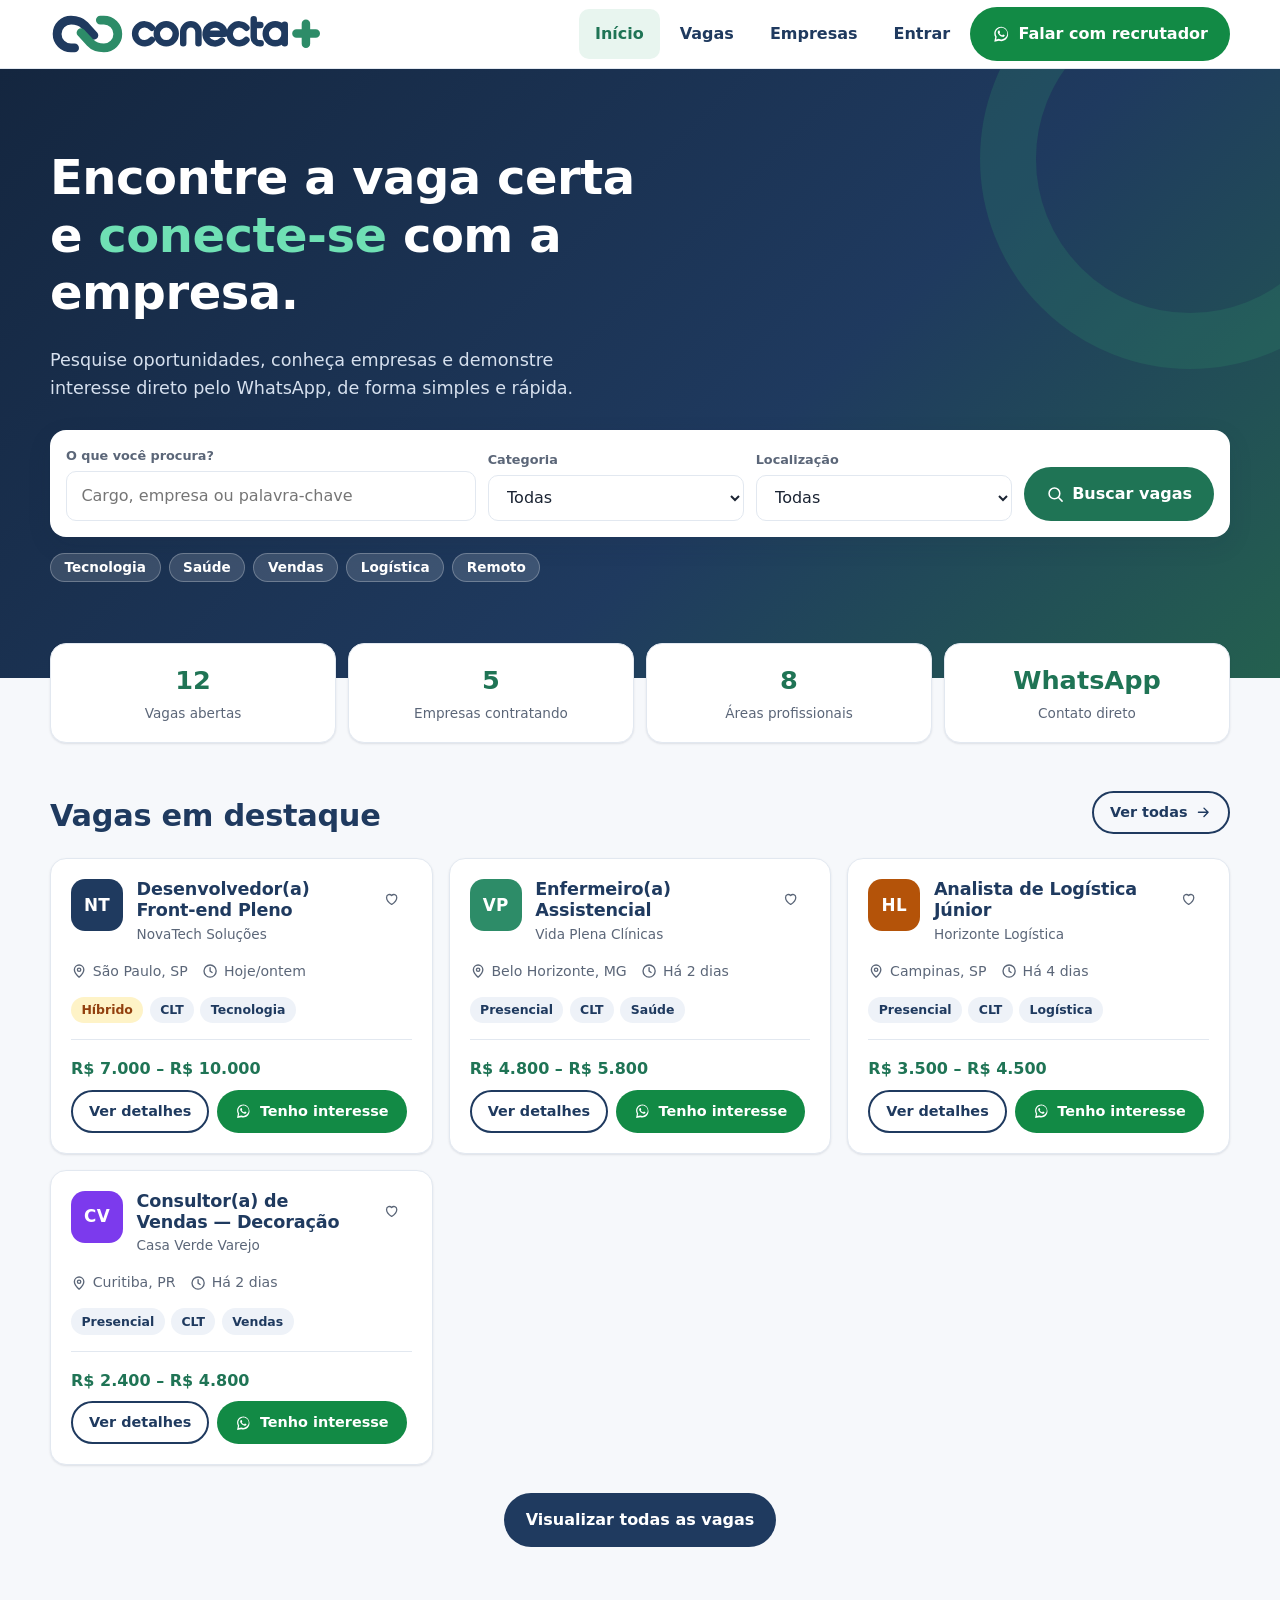
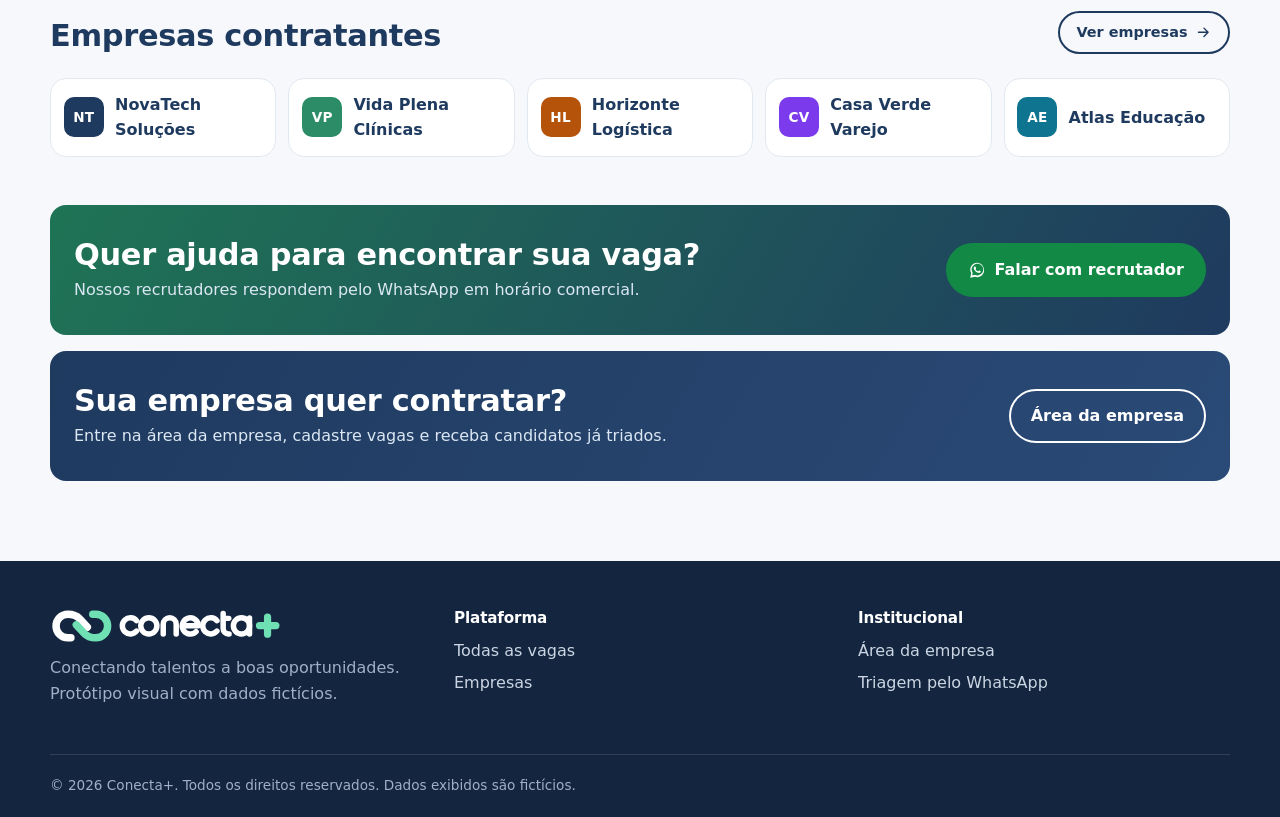
==== Index.html @ 9dd6ad3a "base do projeto" ====
<!DOCTYPE html>
<html lang="pt-BR">
<head>
  <meta charset="UTF-8">
  <meta name="viewport" content="width=device-width, initial-scale=1">
  <title>Conecta+ | Plataforma de vagas de emprego</title>
  <meta name="description" content="Conecta+ — encontre vagas, conheça empresas e fale direto com recrutadores pelo WhatsApp.">
  <meta name="theme-color" content="#1F3A5F">
  <link rel="icon" href="assets/logo-icon.svg" type="image/svg+xml">
  <link rel="stylesheet" href="css/style.css">
</head>
<body>
  <svg width="0" height="0" style="position:absolute" aria-hidden="true" focusable="false"><defs><g id="logo-full"><g class="lg-n" fill="none" stroke-width="52" stroke-linecap="round" stroke-linejoin="round"><path d="M350 435L295 375C270 348 245 345 215 345A82 82 0 0 0 215 509H236"/></g>
<g class="lg-g" fill="none" stroke-width="52" stroke-linecap="round" stroke-linejoin="round" transform="rotate(180 312 427)"><path d="M350 435L295 375C270 348 245 345 215 345A82 82 0 0 0 215 509H236"/></g><g class="lg-n" fill="none" stroke-width="38" stroke-linecap="round" stroke-linejoin="round">
<path d="M692 390A56 56 0 1 0 692 462"/><circle cx="777" cy="426" r="56"/>
<path d="M877 482V415A45 45 0 0 1 967 415V482"/>
<path d="M1010 426H1121A56 56 0 1 0 1105 466"/>
<path d="M1250 390A56 56 0 1 0 1250 462"/>
<path d="M1293 340V446A36 36 0 0 0 1329 482H1334M1293 374H1332"/>
<circle cx="1420" cy="426" r="56"/><path d="M1476 372V482"/></g>
<path class="lg-g" fill="none" stroke-width="50" stroke-linecap="round" d="M1545 424H1659M1601 366V484"/></g></defs></svg>
  <a class="skip-link" href="#main">Pular para o conteúdo</a>

  <header class="site-header" id="header">
    <div class="container header-inner">
      <a href="#/" class="brand" aria-label="Conecta+ — página inicial">
        <svg class="logo" viewBox="91 309 1603 236" role="img" aria-label="Conecta+"><use href="#logo-full"/></svg>
      </a>
      <nav id="nav" class="nav" aria-label="Principal">
        <!-- links montados por js/app.js (updateNav) conforme o login -->
      </nav>
      <button class="menu-toggle" id="menuToggle" aria-expanded="false" aria-controls="nav" aria-label="Abrir menu" type="button">
        <span></span><span></span><span></span>
      </button>
    </div>
  </header>

  <main id="main" tabindex="-1"></main>

  <footer class="site-footer">
    <div class="container footer-grid">
      <div>
        <svg class="logo logo-light" viewBox="91 309 1603 236" role="img" aria-label="Conecta+"><use href="#logo-full"/></svg>
        <p class="muted">Conectando talentos a boas oportunidades. Protótipo visual com dados fictícios.</p>
      </div>
      <div>
        <h4>Plataforma</h4>
        <a href="#/vagas">Todas as vagas</a>
        <a href="#/empresas">Empresas</a>
        <a href="#/perfil" data-auth="candidate" hidden>Meu perfil</a>
      </div>
      <div>
        <h4>Institucional</h4>
        <a href="#/entrar">Área da empresa</a>
        <a href="#/whatsapp">Triagem pelo WhatsApp</a>
        <a href="#/contato" data-auth hidden>Fale conosco</a>
        <a href="#/contato" data-auth hidden>Sobre a Conecta+</a>
        <a href="#/contato" data-auth hidden>Privacidade</a>
      </div>
      <div data-auth hidden>
        <h4>Atendimento</h4>
        <p class="muted" id="footContact"></p>
      </div>
    </div>
    <div class="container footer-bottom">© 2026 Conecta+. Todos os direitos reservados. Dados exibidos são fictícios.</div>
  </footer>

  <div class="toast" id="toast" role="status" aria-live="polite"></div>

  <script src="js/data.js"></script>
  <script src="js/app.js"></script>
</body>
</html>
---- css/style.css ----
/* ===== Tokens (extraídos da logo Conecta+) ===== */
:root {
  --navy-900: #14263f;
  --navy: #1f3a5f;
  --navy-700: #2a4a77;
  --navy-50: #eef2f8;
  --green: #2d8c68;
  --green-700: #1f7455;
  --green-50: #e8f5ef;
  --wa: #128a45;
  --wa-hover: #0e7338;
  --bg: #f6f8fb;
  --surface: #fff;
  --text: #1b2433;
  --muted: #5b6678;
  --border: #e2e8f0;
  --warn: #b45309;
  --radius: 16px;
  --radius-sm: 10px;
  --shadow-sm: 0 1px 2px rgba(20, 38, 63, .06), 0 1px 3px rgba(20, 38, 63, .06);
  --shadow: 0 8px 24px rgba(20, 38, 63, .10);
  --font: "Nunito", "Quicksand", ui-rounded, "Segoe UI", system-ui, -apple-system, Roboto, "Helvetica Neue", Arial, sans-serif;
  --header-h: 68px;
}

*, *::before, *::after { box-sizing: border-box; }
[hidden] { display: none !important; }
html { scroll-behavior: smooth; scroll-padding-top: calc(var(--header-h) + 12px); }
body { margin: 0; font-family: var(--font); color: var(--text); background: var(--bg); line-height: 1.6; -webkit-font-smoothing: antialiased; }
img { max-width: 100%; display: block; }
a { color: var(--navy); text-decoration: none; }
h1, h2, h3, h4 { color: var(--navy); line-height: 1.2; margin: 0 0 .5em; letter-spacing: -.01em; }
h1 { font-size: clamp(1.9rem, 5vw, 3rem); font-weight: 800; }
h2 { font-size: clamp(1.4rem, 3vw, 1.9rem); font-weight: 800; }
h3 { font-size: 1.1rem; font-weight: 700; }
p { margin: 0 0 1em; }
.muted { color: var(--muted); }
.small { font-size: .85rem; }
.container { width: min(1180px, 100% - 2rem); margin-inline: auto; }
:focus-visible { outline: 3px solid var(--green); outline-offset: 2px; border-radius: 6px; }
.skip-link { position: absolute; left: -999px; top: 8px; background: var(--navy); color: #fff; padding: .6rem 1rem; border-radius: 8px; z-index: 100; }
.skip-link:focus { left: 8px; }

/* ===== Buttons ===== */
.btn { display: inline-flex; align-items: center; justify-content: center; gap: .5rem; font: inherit; font-weight: 700; padding: .75rem 1.25rem; min-height: 44px; border-radius: 999px; border: 2px solid transparent; cursor: pointer; transition: transform .15s, box-shadow .15s, background .15s, color .15s; text-align: center; }
.btn:hover { transform: translateY(-2px); box-shadow: var(--shadow); }
.btn:active { transform: translateY(0) scale(.98); }
.btn-primary { background: var(--navy); color: #fff; }
.btn-primary:hover { background: var(--navy-700); }
.btn-green { background: var(--green-700); color: #fff; }
.btn-green:hover { background: var(--green); }
.btn-outline { background: transparent; border-color: var(--navy); color: var(--navy); }
.btn-outline:hover { background: var(--navy-50); }
.btn-wa { background: var(--wa); color: #fff; }
.btn-wa:hover { background: var(--wa-hover); }
.btn-block { width: 100%; }
.btn-sm { padding: .5rem 1rem; min-height: 38px; font-size: .9rem; }
.btn svg, .icon { width: 1.15em; height: 1.15em; flex: none; }

/* ===== Header ===== */
.site-header { position: sticky; top: 0; z-index: 50; background: rgba(255, 255, 255, .92); backdrop-filter: blur(10px); border-bottom: 1px solid var(--border); }
.header-inner { display: flex; align-items: center; justify-content: space-between; height: var(--header-h); }
.lg-n{stroke:var(--logo-navy,#1f3a5f)}.lg-g{stroke:var(--logo-green,#2d8c68)}
.logo { height: 40px; width: auto; display: block; }
.logo-light { --logo-navy: #fff; --logo-green: #6fe0b4; height: 34px; margin-bottom: .75rem; }
.nav { display: none; position: absolute; top: var(--header-h); left: 0; right: 0; flex-direction: column; gap: .25rem; padding: 1rem; background: var(--surface); border-bottom: 1px solid var(--border); box-shadow: var(--shadow); }
.nav.open { display: flex; animation: fadeDown .25s ease; }
.nav a:not(.btn) { padding: .75rem 1rem; border-radius: var(--radius-sm); font-weight: 700; color: var(--navy); }
.nav a:not(.btn):hover { background: var(--navy-50); }
.nav a[aria-current="page"] { background: var(--green-50); color: var(--green-700); }
.menu-toggle { display: grid; gap: 5px; place-content: center; width: 44px; height: 44px; background: none; border: 0; cursor: pointer; border-radius: 10px; }
.menu-toggle span { width: 24px; height: 3px; background: var(--navy); border-radius: 3px; transition: transform .25s, opacity .25s; }
.menu-toggle[aria-expanded="true"] span:nth-child(1) { transform: translateY(8px) rotate(45deg); }
.menu-toggle[aria-expanded="true"] span:nth-child(2) { opacity: 0; }
.menu-toggle[aria-expanded="true"] span:nth-child(3) { transform: translateY(-8px) rotate(-45deg); }
@media (min-width: 960px) {
  .menu-toggle { display: none; }
  .nav { display: flex; position: static; flex-direction: row; align-items: center; padding: 0; border: 0; box-shadow: none; background: none; }
}

/* ===== Hero ===== */
.hero { background: linear-gradient(135deg, var(--navy-900), var(--navy) 60%, #24604f); color: #fff; padding: 3rem 0 4.5rem; position: relative; overflow: hidden; }
.hero::after { content: ""; position: absolute; right: -120px; top: -120px; width: 420px; height: 420px; border-radius: 50%; border: 56px solid rgba(45, 140, 104, .25); }
.hero h1 { color: #fff; max-width: 18ch; }
.hero h1 em { font-style: normal; color: #6fe0b4; }
.hero p.lead { font-size: 1.1rem; max-width: 52ch; color: #d6e0ee; }
.search-card { position: relative; z-index: 1; margin-top: 1.75rem; background: var(--surface); border-radius: var(--radius); padding: 1rem; box-shadow: var(--shadow); display: grid; gap: .75rem; }
.field { display: grid; gap: .25rem; }
.field label { font-size: .8rem; font-weight: 700; color: var(--muted); }
.input, .select, .textarea { width: 100%; font: inherit; padding: .7rem .9rem; min-height: 46px; border: 1.5px solid var(--border); border-radius: var(--radius-sm); background: #fff; color: var(--text); transition: border-color .15s, box-shadow .15s; }
.input:focus, .select:focus, .textarea:focus { outline: none; border-color: var(--green); box-shadow: 0 0 0 4px rgba(45, 140, 104, .18); }
.textarea { min-height: 130px; resize: vertical; }
.chips { display: flex; flex-wrap: wrap; gap: .5rem; margin-top: 1rem; position: relative; z-index: 1; }
.chip { display: inline-flex; align-items: center; gap: .35rem; padding: .35rem .85rem; border-radius: 999px; font-size: .85rem; font-weight: 700; background: rgba(255, 255, 255, .14); color: #fff; border: 1px solid rgba(255, 255, 255, .25); cursor: pointer; font-family: inherit; transition: background .15s; }
.chip:hover { background: rgba(255, 255, 255, .26); }
@media (min-width: 800px) {
  .hero { padding: 5rem 0 6rem; }
  .search-card { grid-template-columns: 1.6fr 1fr 1fr auto; align-items: end; }
}

/* ===== Stats ===== */
.stats { margin-top: -2.2rem; position: relative; z-index: 2; display: grid; grid-template-columns: repeat(2, 1fr); gap: .75rem; }
.stat { background: var(--surface); border-radius: var(--radius); padding: 1rem; box-shadow: var(--shadow-sm); border: 1px solid var(--border); text-align: center; }
.stat strong { display: block; font-size: 1.6rem; color: var(--green-700); font-weight: 800; }
.stat span { font-size: .85rem; color: var(--muted); }
@media (min-width: 800px) { .stats { grid-template-columns: repeat(4, 1fr); } }

/* ===== Sections ===== */
.section { padding: 3rem 0; }
.section-head { display: flex; flex-wrap: wrap; align-items: end; justify-content: space-between; gap: .75rem; margin-bottom: 1.5rem; }
.section-head h2 { margin: 0; }
.page-head { background: var(--surface); border-bottom: 1px solid var(--border); padding: 2rem 0; }
.page-head p { margin: 0; color: var(--muted); }
.crumbs { font-size: .85rem; color: var(--muted); margin-bottom: .75rem; }
.crumbs a { color: var(--muted); text-decoration: underline; }

/* ===== Cards ===== */
.grid { display: grid; gap: 1rem; }
.grid-2 { grid-template-columns: repeat(auto-fill, minmax(min(100%, 320px), 1fr)); }
.grid-3 { grid-template-columns: repeat(auto-fill, minmax(min(100%, 340px), 1fr)); }
.card { background: var(--surface); border: 1px solid var(--border); border-radius: var(--radius); padding: 1.25rem; box-shadow: var(--shadow-sm); transition: transform .2s, box-shadow .2s, border-color .2s; }
.card.clickable { cursor: pointer; }
.card.clickable:hover { transform: translateY(-4px); box-shadow: var(--shadow); border-color: var(--green); }
.card.clickable:focus-within { border-color: var(--green); }
.job-top { display: flex; gap: .85rem; align-items: flex-start; }
.job-top h3 { margin: 0 0 .15rem; }
.job-top h3 a:hover { color: var(--green-700); }
.logo-badge { width: 52px; height: 52px; flex: none; border-radius: 14px; display: grid; place-items: center; color: #fff; font-weight: 800; font-size: 1.05rem; letter-spacing: .02em; }
.logo-badge.lg { width: 72px; height: 72px; border-radius: 18px; font-size: 1.4rem; }
.fav { margin-left: auto; background: none; border: 0; cursor: pointer; width: 40px; height: 40px; border-radius: 50%; display: grid; place-items: center; color: var(--muted); transition: transform .2s, color .2s, background .2s; flex: none; }
.fav:hover { background: var(--navy-50); }
.fav[aria-pressed="true"] { color: #e11d48; }
.fav[aria-pressed="true"] svg { fill: currentColor; }
.fav.pop { transform: scale(1.25); }
.meta { display: flex; flex-wrap: wrap; gap: .4rem .9rem; margin: .9rem 0; font-size: .88rem; color: var(--muted); }
.meta span { display: inline-flex; align-items: center; gap: .35rem; }
.tags { display: flex; flex-wrap: wrap; gap: .4rem; }
.tag { font-size: .78rem; font-weight: 700; padding: .2rem .65rem; border-radius: 999px; background: var(--navy-50); color: var(--navy); }
.tag.remoto { background: var(--green-50); color: var(--green-700); }
.tag.hibrido { background: #fef3c7; color: #92400e; }
.salary { font-weight: 800; color: var(--green-700); }
.card-foot { display: flex; flex-wrap: wrap; gap: .5rem; align-items: center; justify-content: space-between; margin-top: 1rem; padding-top: 1rem; border-top: 1px solid var(--border); }
.card-foot .actions { display: flex; gap: .5rem; flex-wrap: wrap; }

/* ===== Jobs layout ===== */
.jobs-layout { display: grid; gap: 1.25rem; padding: 1.5rem 0 3rem; }
.filters { background: var(--surface); border: 1px solid var(--border); border-radius: var(--radius); padding: 1.25rem; display: none; align-self: start; }
.filters.open { display: block; animation: fadeDown .25s ease; }
.filters h3 { display: flex; justify-content: space-between; align-items: center; }
.filter-group { margin-bottom: 1.1rem; }
.filter-group > strong { display: block; font-size: .85rem; margin-bottom: .4rem; color: var(--navy); }
.check { display: flex; align-items: center; gap: .55rem; padding: .3rem 0; font-size: .95rem; cursor: pointer; min-height: 32px; }
.check input { width: 18px; height: 18px; accent-color: var(--green-700); }
.toolbar { display: flex; flex-wrap: wrap; gap: .75rem; align-items: center; justify-content: space-between; margin-bottom: 1rem; }
.toolbar .select { width: auto; }
.active-filters { display: flex; flex-wrap: wrap; gap: .4rem; margin-bottom: 1rem; }
.pill { display: inline-flex; gap: .4rem; align-items: center; font: inherit; font-size: .82rem; font-weight: 700; padding: .25rem .4rem .25rem .75rem; border-radius: 999px; background: var(--green-50); color: var(--green-700); border: 0; cursor: pointer; }
.pill:hover { background: #d2ecdf; }
.list { display: grid; gap: 1rem; }
.empty { text-align: center; padding: 3rem 1rem; background: var(--surface); border: 2px dashed var(--border); border-radius: var(--radius); }
.empty .big { width: 56px; height: 56px; margin: 0 auto 1rem; border-radius: 50%; background: var(--green-50); color: var(--green-700); display: grid; place-items: center; }
.empty .big .icon { width: 28px; height: 28px; }
@media (min-width: 960px) {
  .jobs-layout { grid-template-columns: 290px 1fr; }
  .filters { display: block; position: sticky; top: calc(var(--header-h) + 16px); }
  #filterToggle { display: none; }
}

/* ===== Job detail ===== */
.detail-head { display: flex; gap: 1rem; flex-wrap: wrap; align-items: center; }
.detail-head h1 { font-size: clamp(1.5rem, 4vw, 2.2rem); margin-bottom: .25rem; }
.detail-layout { display: grid; gap: 1.25rem; padding: 1.5rem 0 3rem; }
.detail-layout h2 { font-size: 1.25rem; margin-top: 1.5rem; }
.detail-layout h2:first-child { margin-top: 0; }
.ticks { list-style: none; padding: 0; margin: 0 0 1rem; display: grid; gap: .5rem; }
.ticks li { position: relative; padding-left: 1.7rem; }
.ticks li::before { content: ""; position: absolute; left: 0; top: .35em; width: 1.05rem; height: 1.05rem; border-radius: 50%; background: var(--green-50) url("data:image/svg+xml,%3Csvg xmlns='http://www.w3.org/2000/svg' viewBox='0 0 16 16'%3E%3Cpath d='M4 8.5l2.7 2.7L12 5.5' fill='none' stroke='%231f7455' stroke-width='2' stroke-linecap='round' stroke-linejoin='round'/%3E%3C/svg%3E") center/100% no-repeat; }
.side-card { position: sticky; top: calc(var(--header-h) + 16px); align-self: start; display: grid; gap: .9rem; }
.kv { display: grid; gap: .6rem; margin: 0; }
.kv div { display: flex; justify-content: space-between; gap: 1rem; border-bottom: 1px dashed var(--border); padding-bottom: .5rem; font-size: .92rem; }
.kv dt { color: var(--muted); }
.kv dd { margin: 0; font-weight: 700; text-align: right; }
@media (min-width: 960px) { .detail-layout { grid-template-columns: 1fr 340px; } }

/* ===== Company ===== */
.company-card .logo-badge { margin-bottom: .9rem; }
.company-card h3 { margin-bottom: .1rem; }
.open-jobs { display: inline-flex; align-items: center; gap: .4rem; font-weight: 800; color: var(--green-700); }
.company-strip { display: grid; grid-template-columns: repeat(auto-fit, minmax(150px, 1fr)); gap: .75rem; }
.company-strip a { display: flex; align-items: center; gap: .7rem; padding: .8rem; background: var(--surface); border: 1px solid var(--border); border-radius: var(--radius); font-weight: 700; transition: transform .2s, box-shadow .2s; }
.company-strip a:hover { transform: translateY(-3px); box-shadow: var(--shadow); }
.company-strip .logo-badge { width: 40px; height: 40px; border-radius: 10px; font-size: .85rem; }

/* ===== Profile ===== */
.profile-hero { display: flex; flex-wrap: wrap; gap: 1.25rem; align-items: center; }
.avatar { width: 96px; height: 96px; border-radius: 50%; background: linear-gradient(135deg, var(--navy), var(--green)); color: #fff; display: grid; place-items: center; font-size: 2rem; font-weight: 800; border: 4px solid #fff; box-shadow: var(--shadow); }
.status { display: inline-flex; align-items: center; gap: .4rem; font-size: .85rem; font-weight: 700; color: var(--green-700); }
.status::before { content: ""; width: 9px; height: 9px; border-radius: 50%; background: var(--green); box-shadow: 0 0 0 4px rgba(45, 140, 104, .2); }
.timeline { list-style: none; margin: 0; padding: 0 0 0 1.25rem; border-left: 2px solid var(--border); display: grid; gap: 1.25rem; }
.timeline li { position: relative; }
.timeline li::before { content: ""; position: absolute; left: calc(-1.25rem - 7px); top: .35rem; width: 12px; height: 12px; border-radius: 50%; background: var(--green); border: 2px solid #fff; box-shadow: 0 0 0 2px var(--green); }
.timeline strong { display: block; color: var(--navy); }
.profile-grid { display: grid; gap: 1rem; padding: 1.5rem 0 3rem; }
@media (min-width: 900px) { .profile-grid { grid-template-columns: 1fr 1.4fr; align-items: start; } }

/* ===== Contact ===== */
.contact-grid { display: grid; gap: 1.25rem; padding: 1.5rem 0 3rem; }
@media (min-width: 900px) { .contact-grid { grid-template-columns: 1fr 1.2fr; } }
.info-list { list-style: none; padding: 0; margin: 0 0 1.25rem; display: grid; gap: .9rem; }
.info-list li { display: flex; gap: .8rem; align-items: flex-start; }
.info-ico { width: 40px; height: 40px; border-radius: 12px; background: var(--green-50); color: var(--green-700); display: grid; place-items: center; flex: none; }
.form { display: grid; gap: 1rem; }
.err { color: #b91c1c; font-size: .82rem; min-height: 1em; }
.input.invalid, .select.invalid, .textarea.invalid { border-color: #b91c1c; }
.success { background: var(--green-50); border: 1px solid var(--green); color: var(--green-700); padding: 1rem; border-radius: var(--radius-sm); font-weight: 700; }

/* ===== CTA band ===== */
.cta { background: linear-gradient(120deg, var(--green-700), var(--navy)); color: #fff; border-radius: var(--radius); padding: 2rem 1.5rem; display: flex; flex-wrap: wrap; align-items: center; justify-content: space-between; gap: 1.25rem; }
.cta h2 { color: #fff; margin-bottom: .25rem; }
.cta p { margin: 0; color: #dbe7f3; }

/* ===== Footer ===== */
.site-footer { background: var(--navy-900); color: #cbd5e3; padding: 3rem 0 0; margin-top: 2rem; }
.site-footer .muted { color: #9fb0c6; }
.site-footer h4 { color: #fff; font-size: .95rem; }
.site-footer a { display: block; color: #cbd5e3; padding: .2rem 0; }
.site-footer a:hover { color: #6fe0b4; }
.footer-grid { display: grid; grid-template-columns: repeat(auto-fit, minmax(200px, 1fr)); gap: 2rem; }
.footer-bottom { border-top: 1px solid rgba(255, 255, 255, .12); margin-top: 2rem; padding: 1.25rem 0; font-size: .85rem; color: #9fb0c6; }

/* ===== Modal / Toast ===== */
.modal[hidden] { display: none; }
.modal { position: fixed; inset: 0; z-index: 100; display: grid; place-items: center; padding: 1rem; }
.modal-backdrop { position: absolute; inset: 0; background: rgba(10, 20, 35, .6); animation: fadeIn .2s; }
.chat-card { position: relative; width: min(440px, 100%); height: min(680px, calc(100dvh - 6rem)); min-height: 480px; margin-inline: auto; display: flex; flex-direction: column; background: #efe7dd; border-radius: var(--radius); overflow: hidden; box-shadow: var(--shadow); animation: pop .25s ease; }
.wa-head { display: flex; align-items: center; gap: .6rem; background: var(--wa); color: #fff; padding: .55rem .6rem; }
.wa-head > div { flex: 1; min-width: 0; line-height: 1.25; }
.wa-head strong { display: block; white-space: nowrap; overflow: hidden; text-overflow: ellipsis; }
.wa-head small { opacity: .9; }
.wa-icon-btn { text-decoration: none; background: none; border: 0; color: #fff; width: 40px; height: 40px; border-radius: 50%; cursor: pointer; display: grid; place-items: center; }
.wa-icon-btn:hover { background: rgba(255, 255, 255, .18); }
.wa-avatar { width: 40px; height: 40px; border-radius: 50%; background: #fff; color: var(--wa); display: grid; place-items: center; font-weight: 800; font-size: .9rem; flex: none; }
.wa-chat { flex: 1; overflow-y: auto; padding: 1rem .75rem; display: flex; flex-direction: column; gap: .5rem; background: #e7ded3; }
.wa-msg { display: flex; animation: rise .25s ease both; }
.wa-msg.me { justify-content: flex-end; }
.wa-bubble { max-width: 86%; padding: .45rem .7rem .3rem; border-radius: 4px 12px 12px 12px; background: #fff; font-size: .95rem; line-height: 1.45; box-shadow: 0 1px 1px rgba(0, 0, 0, .12); overflow-wrap: anywhere; }
.wa-msg.me .wa-bubble { background: #d9fdd3; border-radius: 12px 4px 12px 12px; }
.wa-time { display: inline-flex; align-items: center; gap: 2px; float: right; margin: .4rem 0 0 .7rem; font-size: .68rem; color: #667085; }
.wa-time .icon { width: 14px; height: 14px; }
.wa-typing { display: flex; gap: 4px; padding: .7rem .8rem; }
.wa-typing i { width: 7px; height: 7px; border-radius: 50%; background: #98a2b3; animation: blink 1.2s infinite; }
.wa-typing i:nth-child(2) { animation-delay: .2s; }
.wa-typing i:nth-child(3) { animation-delay: .4s; }
@keyframes blink { 0%, 80%, 100% { opacity: .3; transform: none; } 40% { opacity: 1; transform: translateY(-3px); } }
.wa-job { display: block; margin-top: .5rem; padding: .5rem .65rem; border-radius: 8px; background: var(--green-50); border-left: 4px solid var(--wa); color: var(--text); }
.wa-job:hover { background: #d2ecdf; }
.wa-job strong { display: block; color: var(--navy); }
.wa-job small { color: var(--muted); }
.wa-quick { display: flex; flex-wrap: wrap; gap: .4rem; padding: .5rem .75rem 0; background: #efe7dd; max-height: 32%; overflow-y: auto; }
.wa-quick:empty { display: none; }
.wa-chipq { border: 1.5px solid var(--wa); color: var(--wa); background: #fff; border-radius: 999px; padding: .3rem .85rem; min-height: 38px; font: inherit; font-weight: 700; font-size: .88rem; cursor: pointer; transition: background .15s, color .15s; }
.wa-chipq:hover { background: var(--wa); color: #fff; }
.wa-input { display: flex; gap: .5rem; padding: .6rem .75rem .35rem; background: #efe7dd; }
.wa-input .input { border-radius: 999px; }
.wa-send { width: 46px; height: 46px; border-radius: 50%; border: 0; background: var(--wa); color: #fff; cursor: pointer; display: grid; place-items: center; flex: none; }
.wa-send:disabled, .wa-input .input:disabled { opacity: .5; cursor: not-allowed; }
.wa-note { margin: 0; padding: .1rem .75rem .6rem; background: #efe7dd; font-size: .72rem; color: var(--muted); text-align: center; }
.toast { position: fixed; left: 50%; bottom: 1.5rem; transform: translate(-50%, 140%); background: var(--navy-900); color: #fff; padding: .8rem 1.2rem; border-radius: 999px; box-shadow: var(--shadow); z-index: 120; transition: transform .3s, opacity .3s; opacity: 0; pointer-events: none; max-width: calc(100% - 2rem); font-weight: 700; }
.toast.show { transform: translate(-50%, 0); opacity: 1; }

/* ===== Animations ===== */
@keyframes fadeDown { from { opacity: 0; transform: translateY(-8px); } to { opacity: 1; transform: none; } }
@keyframes fadeIn { from { opacity: 0; } to { opacity: 1; } }
@keyframes pop { from { opacity: 0; transform: scale(.94) translateY(10px); } to { opacity: 1; transform: none; } }
@keyframes rise { from { opacity: 0; transform: translateY(14px); } to { opacity: 1; transform: none; } }
.view { animation: rise .35s ease both; }
.view .card { animation: rise .4s ease both; }
@media (prefers-reduced-motion: reduce) {
  *, *::before, *::after { animation: none !important; transition: none !important; scroll-behavior: auto !important; }
}

/* ===== Área da empresa ===== */
.btn-outline-light { background: transparent; border-color: #fff; color: #fff; }
.btn-outline-light:hover { background: rgba(255, 255, 255, .15); }
.cta-alt { background: linear-gradient(120deg, var(--navy), var(--navy-700)); }
.demo-box { background: var(--navy-50); border: 1px dashed var(--navy-700); border-radius: var(--radius-sm); padding: 1rem; margin-top: 1rem; }
code { background: #fff; padding: .1rem .4rem; border-radius: 6px; border: 1px solid var(--border); }
.panel-grid { display: grid; gap: 1.25rem; padding: 1.5rem 0 3rem; }
@media (min-width: 1000px) { .panel-grid { grid-template-columns: 1.1fr 1fr; align-items: start; } }
.stats.flat { margin-top: 0; }
@media (min-width: 800px) { .stats.flat { grid-template-columns: repeat(3, 1fr); } }
.form-grid { grid-template-columns: 1fr; }
@media (min-width: 640px) { .form-grid { grid-template-columns: 1fr 1fr; } .form-grid .span2 { grid-column: 1 / -1; } }
.rows { list-style: none; margin: 0; padding: 0; display: grid; }
.rows li { display: flex; justify-content: space-between; align-items: center; gap: .75rem; padding: .75rem 0; border-bottom: 1px solid var(--border); }
.rows li:last-child { border-bottom: 0; }
.rows li > div { min-width: 0; }

/* ===== Auth, cadastro e página do WhatsApp ===== */
.auth-grid { display: grid; gap: 1.25rem; padding: 1.5rem 0 3rem; }
@media (min-width: 900px) { .auth-grid { grid-template-columns: 1.1fr 1fr; align-items: start; } }
.narrow { width: min(820px, 100% - 2rem); }
.pass-wrap { position: relative; }
.pass-wrap .input { padding-right: 3rem; }
.pass-toggle { position: absolute; right: 4px; top: 50%; transform: translateY(-50%); width: 40px; height: 40px; border: 0; background: none; color: var(--muted); border-radius: 50%; cursor: pointer; display: grid; place-items: center; }
.pass-toggle:hover { background: var(--navy-50); color: var(--navy); }
.fs { border: 0; padding: 0; margin: 0 0 1.5rem; display: grid; gap: 1rem; min-width: 0; }
.fs legend { font-weight: 800; color: var(--navy); font-size: 1.05rem; padding: 0 0 .75rem; border-bottom: 2px solid var(--green-50); margin-bottom: .25rem; width: 100%; }
.lbl { font-size: .8rem; font-weight: 700; color: var(--muted); }
.check-grid { display: grid; grid-template-columns: repeat(auto-fill, minmax(190px, 1fr)); gap: .1rem .75rem; margin-top: .25rem; }
.info-note { background: var(--green-50); border-left: 4px solid var(--green); border-radius: var(--radius-sm); padding: .75rem 1rem; font-size: .9rem; color: var(--green-700); }
.form-actions { display: flex; flex-wrap: wrap; gap: .75rem; }
.wa-page { display: grid; gap: 1.25rem; padding: 1.5rem 0 3rem; }
@media (min-width: 900px) { .wa-page { grid-template-columns: 1fr 440px; align-items: start; } .wa-info { position: sticky; top: calc(var(--header-h) + 16px); } }
.steps { counter-reset: s; list-style: none; padding: 0; margin: 0 0 1.25rem; display: grid; gap: .9rem; }
.steps li { position: relative; padding-left: 2.6rem; display: grid; }
.steps li::before { counter-increment: s; content: counter(s); position: absolute; left: 0; top: 0; width: 1.9rem; height: 1.9rem; border-radius: 50%; background: var(--wa); color: #fff; font-weight: 800; display: grid; place-items: center; }
.wa-info .demo-box { margin: 0 0 1rem; }

/* ===== Login por tipo de conta, perfil editável ===== */
.seg { display: grid; grid-template-columns: 1fr 1fr; gap: 4px; background: var(--navy-50); padding: 4px; border-radius: 999px; }
.seg-opt { position: relative; }
.seg-opt input { position: absolute; opacity: 0; inset: 0; cursor: pointer; }
.seg-opt span { display: block; text-align: center; padding: .6rem .5rem; border-radius: 999px; font-weight: 700; color: var(--navy); transition: background .2s, color .2s; min-height: 44px; line-height: 1.8; }
.seg-opt input:checked + span { background: var(--navy); color: #fff; }
.seg-opt input:focus-visible + span { outline: 3px solid var(--green); outline-offset: 2px; }
.nav button.nav-out { font: inherit; font-weight: 700; color: var(--navy); background: none; border: 0; padding: .75rem 1rem; border-radius: var(--radius-sm); cursor: pointer; text-align: left; }
.nav button.nav-out:hover { background: var(--navy-50); }
details.add { margin-top: 1rem; border-top: 1px dashed var(--border); padding-top: .75rem; }
details.add summary { cursor: pointer; font-weight: 700; color: var(--green-700); min-height: 32px; }
details.add form { margin-top: .75rem; }
.link-btn { background: none; border: 0; padding: 0; margin-top: .25rem; font: inherit; font-size: .8rem; color: #b91c1c; cursor: pointer; text-decoration: underline; }
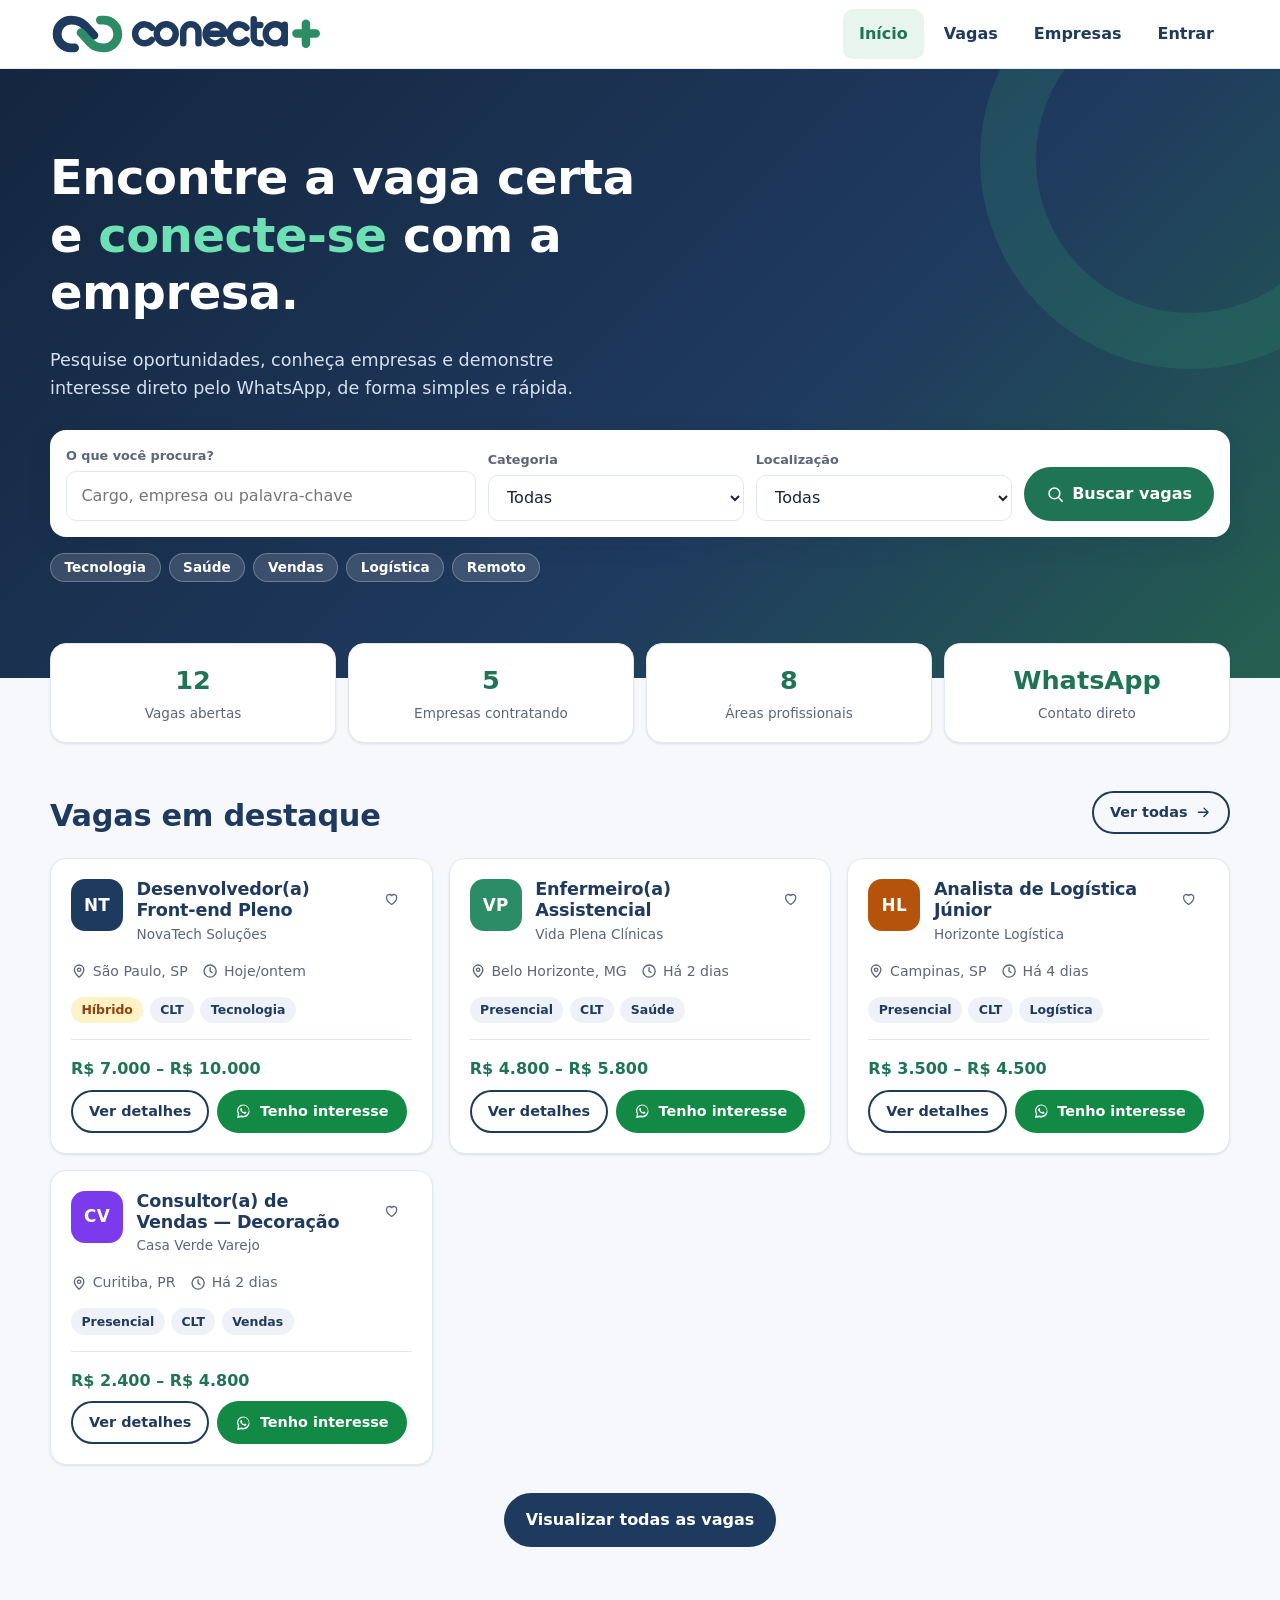
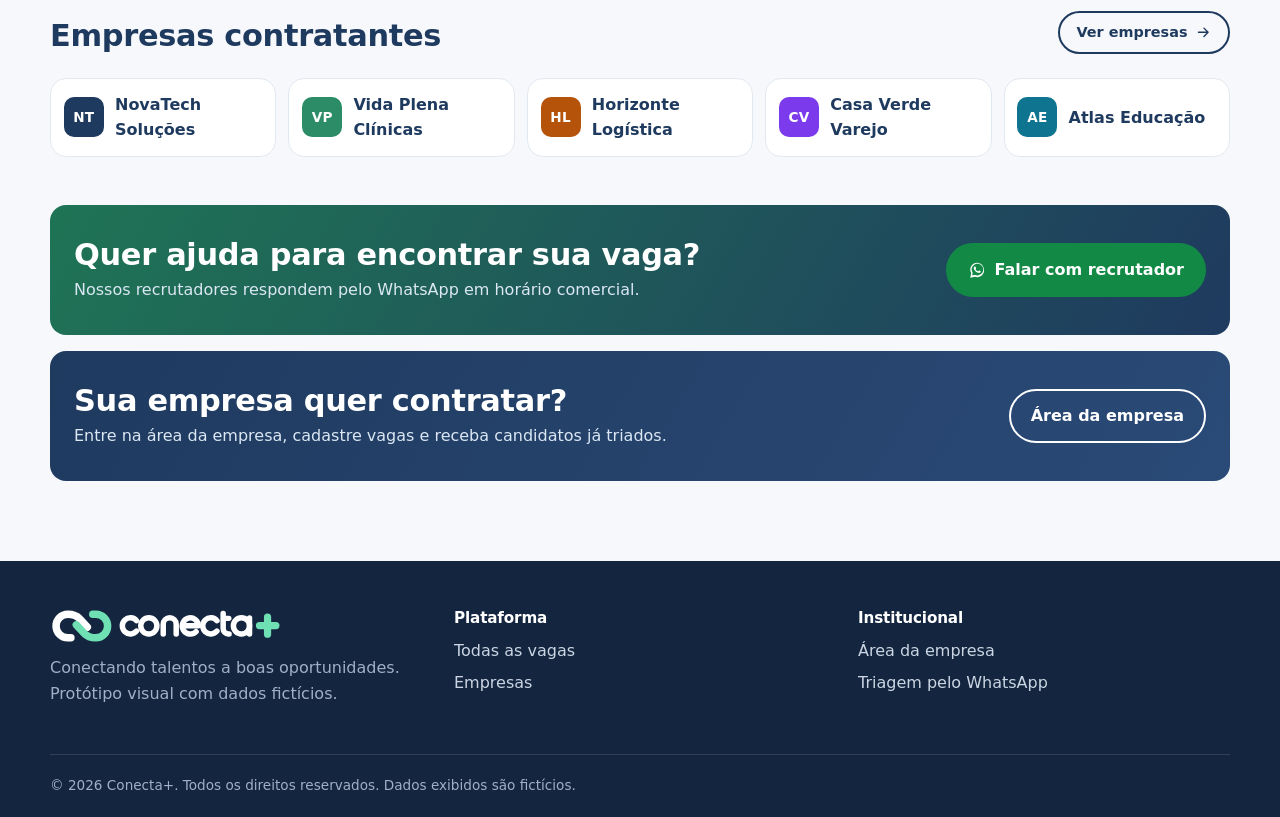
==== commit 9c468e06: "ajustes" ====
--- a/Index.html
+++ b/Index.html
@@ -10,64 +10,11 @@
   <link rel="stylesheet" href="css/style.css">
 </head>
 <body>
-  <svg width="0" height="0" style="position:absolute" aria-hidden="true" focusable="false"><defs><g id="logo-full"><g class="lg-n" fill="none" stroke-width="52" stroke-linecap="round" stroke-linejoin="round"><path d="M350 435L295 375C270 348 245 345 215 345A82 82 0 0 0 215 509H236"/></g>
-<g class="lg-g" fill="none" stroke-width="52" stroke-linecap="round" stroke-linejoin="round" transform="rotate(180 312 427)"><path d="M350 435L295 375C270 348 245 345 215 345A82 82 0 0 0 215 509H236"/></g><g class="lg-n" fill="none" stroke-width="38" stroke-linecap="round" stroke-linejoin="round">
-<path d="M692 390A56 56 0 1 0 692 462"/><circle cx="777" cy="426" r="56"/>
-<path d="M877 482V415A45 45 0 0 1 967 415V482"/>
-<path d="M1010 426H1121A56 56 0 1 0 1105 466"/>
-<path d="M1250 390A56 56 0 1 0 1250 462"/>
-<path d="M1293 340V446A36 36 0 0 0 1329 482H1334M1293 374H1332"/>
-<circle cx="1420" cy="426" r="56"/><path d="M1476 372V482"/></g>
-<path class="lg-g" fill="none" stroke-width="50" stroke-linecap="round" d="M1545 424H1659M1601 366V484"/></g></defs></svg>
-  <a class="skip-link" href="#main">Pular para o conteúdo</a>
-
-  <header class="site-header" id="header">
-    <div class="container header-inner">
-      <a href="#/" class="brand" aria-label="Conecta+ — página inicial">
-        <svg class="logo" viewBox="91 309 1603 236" role="img" aria-label="Conecta+"><use href="#logo-full"/></svg>
-      </a>
-      <nav id="nav" class="nav" aria-label="Principal">
-        <!-- links montados por js/app.js (updateNav) conforme o login -->
-      </nav>
-      <button class="menu-toggle" id="menuToggle" aria-expanded="false" aria-controls="nav" aria-label="Abrir menu" type="button">
-        <span></span><span></span><span></span>
-      </button>
-    </div>
-  </header>
-
-  <main id="main" tabindex="-1"></main>
-
-  <footer class="site-footer">
-    <div class="container footer-grid">
-      <div>
-        <svg class="logo logo-light" viewBox="91 309 1603 236" role="img" aria-label="Conecta+"><use href="#logo-full"/></svg>
-        <p class="muted">Conectando talentos a boas oportunidades. Protótipo visual com dados fictícios.</p>
-      </div>
-      <div>
-        <h4>Plataforma</h4>
-        <a href="#/vagas">Todas as vagas</a>
-        <a href="#/empresas">Empresas</a>
-        <a href="#/perfil" data-auth="candidate" hidden>Meu perfil</a>
-      </div>
-      <div>
-        <h4>Institucional</h4>
-        <a href="#/entrar">Área da empresa</a>
-        <a href="#/whatsapp">Triagem pelo WhatsApp</a>
-        <a href="#/contato" data-auth hidden>Fale conosco</a>
-        <a href="#/contato" data-auth hidden>Sobre a Conecta+</a>
-        <a href="#/contato" data-auth hidden>Privacidade</a>
-      </div>
-      <div data-auth hidden>
-        <h4>Atendimento</h4>
-        <p class="muted" id="footContact"></p>
-      </div>
-    </div>
-    <div class="container footer-bottom">© 2026 Conecta+. Todos os direitos reservados. Dados exibidos são fictícios.</div>
-  </footer>
-
-  <div class="toast" id="toast" role="status" aria-live="polite"></div>
+  <!-- Header, rodapé e logo são inseridos por js/layout.js; o conteúdo desta página é montado por js/app.js -->
+  <main id="main" data-page="home" tabindex="-1"></main>
 
   <script src="js/data.js"></script>
+  <script src="js/layout.js"></script>
   <script src="js/app.js"></script>
 </body>
 </html>
--- a/css/style.css
+++ b/css/style.css
@@ -330,3 +330,14 @@
 details.add summary { cursor: pointer; font-weight: 700; color: var(--green-700); min-height: 32px; }
 details.add form { margin-top: .75rem; }
 .link-btn { background: none; border: 0; padding: 0; margin-top: .25rem; font: inherit; font-size: .8rem; color: #b91c1c; cursor: pointer; text-decoration: underline; }
+
+/* Página do WhatsApp: só a simulação, centralizada em fundo preto */
+body:has(#main[data-page="whatsapp"]) { background: #000; }
+body:has(#main[data-page="whatsapp"]) .site-header,
+body:has(#main[data-page="whatsapp"]) .site-footer { display: none; }
+.wa-stage { min-height: 100dvh; display: grid; place-items: center; background: #000; padding: 1rem; }
+.wa-stage .chat-card { height: min(720px, calc(100dvh - 2rem)); box-shadow: 0 0 0 1px #222, 0 20px 60px rgba(0,0,0,.6); }
+@media (max-width: 600px) {
+  .wa-stage { padding: 0; }
+  .wa-stage .chat-card { width: 100%; height: 100dvh; min-height: 0; border-radius: 0; }
+}
